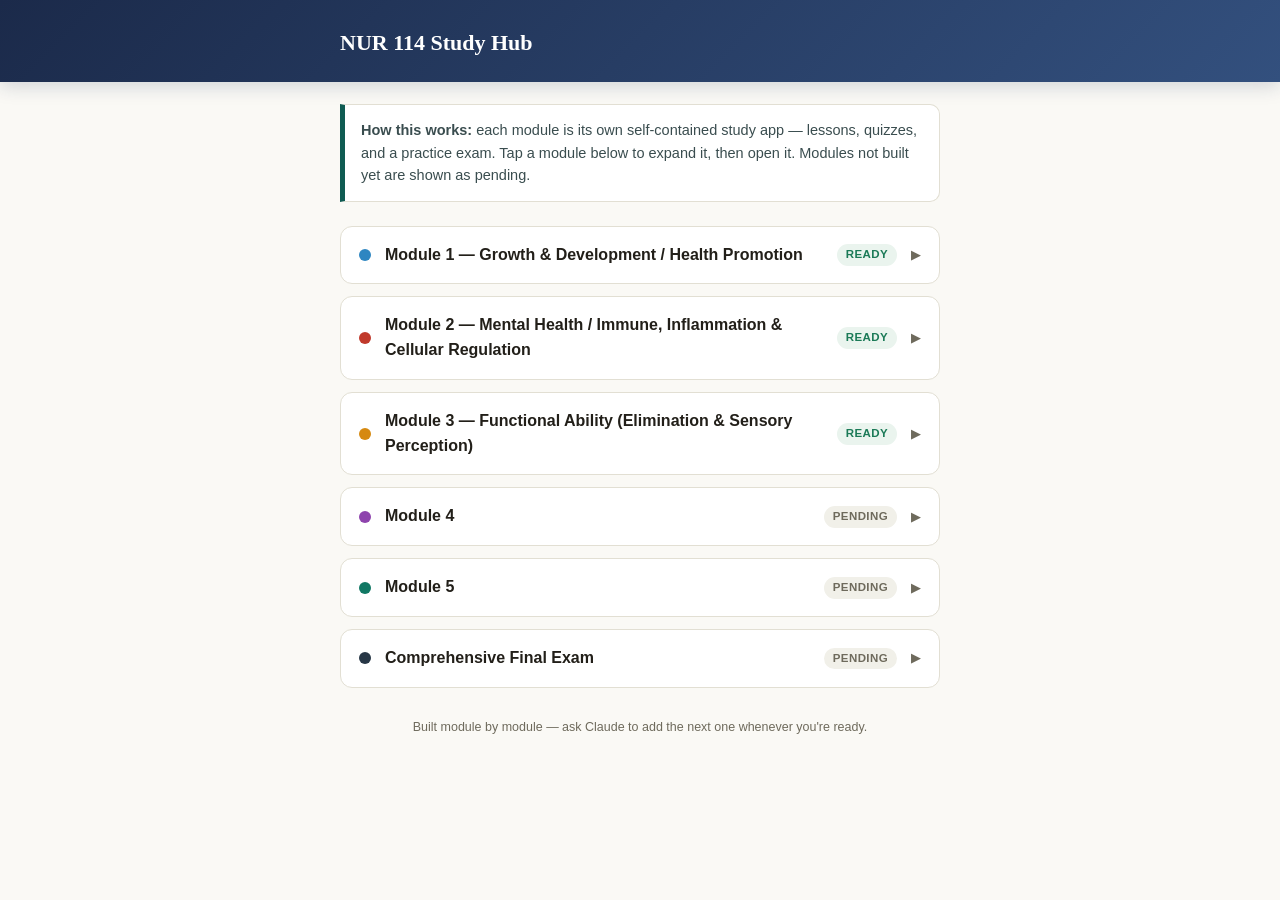
==== index.html @ 4b266e29 "Add files via upload" ====
<!DOCTYPE html>
<html lang="en">
<head>
<meta charset="UTF-8">
<meta name="viewport" content="width=device-width, initial-scale=1.0">
<title>NUR 114 Study Hub</title>
<style>
  :root{
    --bg:#FAF9F5; --card:#FFFFFF; --line:#E2DFD3; --ink:#0F5B52;
    --text:#221F19; --dim:#6E6A5C;
  }
  *{box-sizing:border-box}
  body{margin:0;background:var(--bg);color:var(--text);
    font:16px/1.55 -apple-system,"Segoe UI",Helvetica,Arial,sans-serif}
  h1{font-family:Georgia,"Iowan Old Style","Times New Roman",serif;font-size:22px;font-weight:700;margin:0;color:#fff}
  .wrap{max-width:640px;margin:0 auto;padding:0 20px 60px}
  header{background:linear-gradient(135deg,#1b2a4a,#33507e);box-shadow:0 4px 18px rgba(20,40,80,.18)}
  header .bannerwrap{max-width:640px;margin:0 auto;padding:26px 20px 22px}
  header .sub{color:#bcd6d3;font-size:13.5px;font-weight:600;margin-top:6px}
  .lede{margin:22px 0 24px;color:#3a4d4f;font-size:14.5px;background:#fff;border:1px solid var(--line);
    border-left:5px solid var(--ink);border-radius:0 10px 10px 0;padding:14px 16px}
  .card{background:var(--card);border:1px solid var(--line);border-radius:12px;margin-bottom:12px;overflow:hidden}
  .card-head{display:flex;align-items:center;gap:14px;padding:16px 18px;cursor:pointer;user-select:none}
  .dot{width:12px;height:12px;border-radius:50%;flex-shrink:0}
  .card-head .name{flex:1;font-weight:700;font-size:16px}
  .card-head .arrow{font-size:13px;color:var(--dim);transition:transform .2s}
  .card.open .arrow{transform:rotate(90deg)}
  .card-body{max-height:0;overflow:hidden;transition:max-height .25s ease}
  .card.open .card-body{max-height:220px}
  .card-body-inner{padding:0 18px 18px;font-size:14px;color:var(--dim)}
  .card-body-inner p{margin:0 0 12px}
  .openbtn{display:inline-block;background:var(--ink);color:#fff;font-weight:700;font-size:14px;
    padding:9px 16px;border-radius:8px;text-decoration:none}
  .openbtn.disabled{background:#C9C6B8;color:#fff;pointer-events:none}
  .status{display:inline-block;font-size:11.5px;font-weight:700;text-transform:uppercase;letter-spacing:.4px;
    padding:2px 9px;border-radius:20px;margin-left:10px}
  .status.ready{background:#EAF4EE;color:#1B7A57}
  .status.pending{background:#F1F0E9;color:#6E6A5C}
  footer{text-align:center;color:var(--dim);font-size:12.5px;margin-top:30px}
</style>
</head>
<body>
<header><div class="bannerwrap">
  <h1>NUR 114 Study Hub</h1>
</div></header>

<div class="wrap">
  <p class="lede"><strong>How this works:</strong> each module is its own self-contained study app — lessons, quizzes, and a practice exam. Tap a module below to expand it, then open it. Modules not built yet are shown as pending.</p>

  <div id="modules"></div>

  <footer>Built module by module — ask Claude to add the next one whenever you're ready.</footer>
</div>

<script>
const MODULES = [
  { name:"Module 1 — Growth & Development / Health Promotion", color:"#2e86c1", status:"ready",
    desc:"Antepartum, Intrapartum, Postpartum, Newborn Care, Sexuality, Medications, Med Math, Quick Reference, Acronyms, and a 60-question Practice Exam + 20-question GTPAL quiz.",
    href:"NUR114_Module1.html" },
  { name:"Module 2 — Mental Health / Immune, Inflammation & Cellular Regulation", color:"#c0392b", status:"ready",
    desc:"Mental Health: ADHD, Autism, Anxiety Disorders, OCD, PTSD, Bipolar, Depression, Schizophrenia, Personality Disorders (Borderline & Antisocial), Eating Disorders, Substance Use Disorder, Crisis Intervention, plus the full medication card set. Immune/Inflammation/Cellular Regulation: Hypersensitivity Reactions, Rheumatoid Arthritis, Lupus, Osteoarthritis, HIV/AIDS, and Cancer.",
    href:"NUR114_Module2.html" },
  { name:"Module 3 — Functional Ability (Elimination & Sensory Perception)", color:"#d68910", status:"ready",
    desc:"Elimination: Renal Failure (Acute &amp; Chronic), Nephritis, Nephrotic Syndrome, Nephrosclerosis. Sensory Perception: Hearing, Verbal, Impaired Vision, Cataract, Glaucoma, Macular Degeneration, Detached Retina, Eye Injuries.",
    href:"NUR114_Module3.html" },
  { name:"Module 4", color:"#8e44ad", status:"pending", desc:"Not yet built.", href:"#" },
  { name:"Module 5", color:"#117864", status:"pending", desc:"Not yet built.", href:"#" },
  { name:"Comprehensive Final Exam", color:"#273746", status:"pending", desc:"Cumulative across all modules — build this last.", href:"#" },
];

const container = document.getElementById("modules");
MODULES.forEach((m, i) => {
  const card = document.createElement("div");
  card.className = "card";
  card.innerHTML = `
    <div class="card-head" data-i="${i}">
      <span class="dot" style="background:${m.color}"></span>
      <span class="name">${m.name}</span>
      <span class="status ${m.status}">${m.status === "ready" ? "Ready" : "Pending"}</span>
      <span class="arrow">▶</span>
    </div>
    <div class="card-body"><div class="card-body-inner">
      <p>${m.desc}</p>
      <a class="openbtn ${m.status === "pending" ? "disabled" : ""}" href="${m.href}">${m.status === "ready" ? "Open " + m.name.split(" —")[0] : "Not available yet"}</a>
    </div></div>
  `;
  container.appendChild(card);
});

container.addEventListener("click", e => {
  const head = e.target.closest(".card-head");
  if (!head) return;
  head.closest(".card").classList.toggle("open");
});
</script>
</body>
</html>
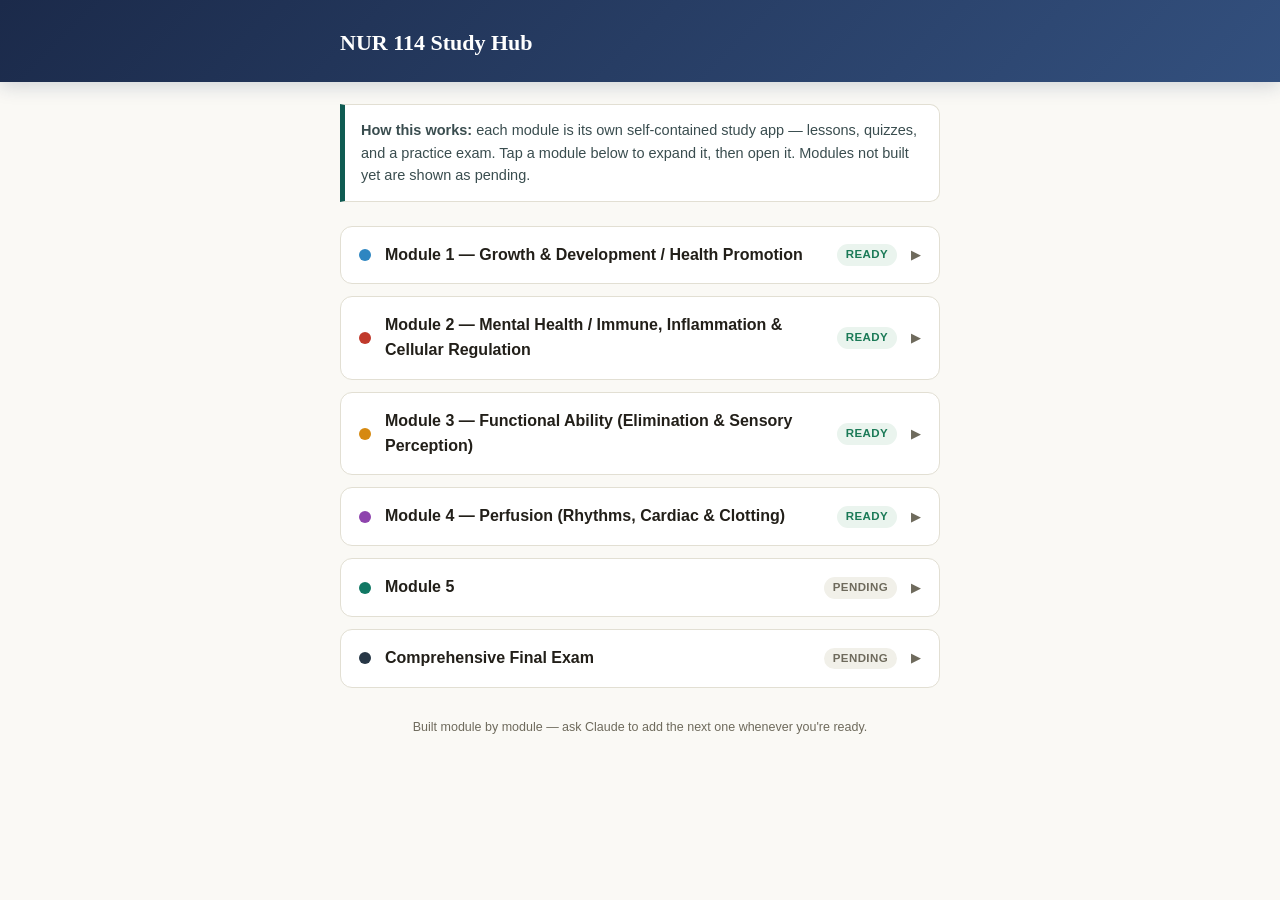
==== commit 29eab73c: "Add files via upload" ====
--- a/index.html
+++ b/index.html
@@ -26,7 +26,7 @@
   .card-head .arrow{font-size:13px;color:var(--dim);transition:transform .2s}
   .card.open .arrow{transform:rotate(90deg)}
   .card-body{max-height:0;overflow:hidden;transition:max-height .25s ease}
-  .card.open .card-body{max-height:220px}
+  .card.open .card-body{max-height:none}
   .card-body-inner{padding:0 18px 18px;font-size:14px;color:var(--dim)}
   .card-body-inner p{margin:0 0 12px}
   .openbtn{display:inline-block;background:var(--ink);color:#fff;font-weight:700;font-size:14px;
@@ -61,9 +61,11 @@
     desc:"Mental Health: ADHD, Autism, Anxiety Disorders, OCD, PTSD, Bipolar, Depression, Schizophrenia, Personality Disorders (Borderline & Antisocial), Eating Disorders, Substance Use Disorder, Crisis Intervention, plus the full medication card set. Immune/Inflammation/Cellular Regulation: Hypersensitivity Reactions, Rheumatoid Arthritis, Lupus, Osteoarthritis, HIV/AIDS, and Cancer.",
     href:"NUR114_Module2.html" },
   { name:"Module 3 — Functional Ability (Elimination & Sensory Perception)", color:"#d68910", status:"ready",
-    desc:"Elimination: Renal Failure (Acute &amp; Chronic), Nephritis, Nephrotic Syndrome, Nephrosclerosis. Sensory Perception: Hearing, Verbal, Impaired Vision, Cataract, Glaucoma, Macular Degeneration, Detached Retina, Eye Injuries.",
+    desc:"Elimination: Key Renal Terms, ABG Review &amp; Compensation (with worked practice set), Acute Kidney Injury, Chronic Kidney Disease, Fluid &amp; Electrolytes, Dialysis Types, Renal Diet, Glomerulonephritis, Pyelonephritis, Nephrotic Syndrome, Nephrosclerosis, Polycystic Kidney Disease, and the Marie vs. Frank clinical judgment case. Sensory Perception: Impaired Vision, Cataracts, Glaucoma, AMD, Detached Retina, Hemianopsia, Retinopathy, Eye Emergencies &amp; Surgery, Hearing Loss, Ménière's Disease, Aphasia. Plus the full medication card set, Med Math, Quick Reference, Acronyms &amp; Charts, Worksheets, Sky's Notes, a 25-question ABG quiz, two 60-question practice exams, and a Games unit (Daily Five, timed rounds, flashcards, matching boards, format drills, and more).",
     href:"NUR114_Module3.html" },
-  { name:"Module 4", color:"#8e44ad", status:"pending", desc:"Not yet built.", href:"#" },
+  { name:"Module 4 — Perfusion (Rhythms, Cardiac &amp; Clotting)", color:"#8e44ad", status:"ready",
+    desc:"Perfusion Foundations: Heart A&amp;P &amp; Blood Flow, Cardiac Output/Preload/Afterload, Cardiac Labs &amp; the 12-Lead, Stress Test/Echo/TEE/Cardiac Cath, Decreased Cardiac Output. Dysrhythmias: Reading an ECG Strip, Sinus, Atrial, Ventricular (Lethal vs Non-Lethal), Pacemakers &amp; Heart Blocks, Treatment. Coronary Artery Disease, Angina &amp; CAD Care; Heart Failure Types, Left vs Right, Management. Clotting: DVT, Pulmonary Embolism, Stroke &amp; Stroke Care. Blood: Anemias, Sickle Cell, Hemophilia. Plus the full medication card set, Med Math with hemodynamic and cardiac drip math, Quick Reference, Master Charts &amp; Acronyms, Worksheets (Rhythm Worksheet, ACLS flowcharts), and Sky's Notes.",
+    href:"NUR114_Module4.html" },
   { name:"Module 5", color:"#117864", status:"pending", desc:"Not yet built.", href:"#" },
   { name:"Comprehensive Final Exam", color:"#273746", status:"pending", desc:"Cumulative across all modules — build this last.", href:"#" },
 ];
@@ -87,11 +89,44 @@
   container.appendChild(card);
 });
 
+function fitCard(card){
+  const body = card.querySelector(".card-body");
+  body.style.maxHeight = card.classList.contains("open") ? body.scrollHeight + "px" : "0px";
+}
 container.addEventListener("click", e => {
   const head = e.target.closest(".card-head");
   if (!head) return;
-  head.closest(".card").classList.toggle("open");
+  const card = head.closest(".card");
+  card.classList.toggle("open");
+  fitCard(card);
 });
+// Re-measure open cards when the screen size changes (rotation, resizing, text zoom)
+window.addEventListener("resize", () => document.querySelectorAll(".card.open").forEach(fitCard));
+if (window.ResizeObserver) {
+  const ro = new ResizeObserver(entries => entries.forEach(en => { const c = en.target.closest(".card"); if (c && c.classList.contains("open")) fitCard(c); }));
+  document.querySelectorAll(".card-body-inner").forEach(el => ro.observe(el));
+}
+</script>
+<p id="offlineStatus" style="text-align:center;font-size:12.5px;color:#6b7c7a;margin:18px 0 28px"></p>
+<script>
+(function(){
+  var el=document.getElementById("offlineStatus");
+  function say(t){ if(el) el.textContent=t; }
+  if(!("serviceWorker" in navigator)){ say("Offline saving isn't available in this browser — open the hub in Safari to save it for offline use."); return; }
+  window.addEventListener("load",function(){
+    navigator.serviceWorker.register("sw.js").then(function(){ return navigator.serviceWorker.ready; }).then(function(){
+      var tries=0;
+      (function check(){
+        caches.open("nur114-hub-v2").then(function(c){ return c.keys(); }).then(function(keys){
+          var n=keys.filter(function(k){ return /NUR114_Module\d\.html$/.test(k.url); }).length;
+          if(n){ say("✓ Saved for offline use ("+n+" module"+(n===1?"":"s")+")."); }
+          else if(++tries<10){ say("Saving for offline use…"); setTimeout(check,1000); }
+          else say("Couldn't save for offline use yet — reload this page while online.");
+        });
+      })();
+    }).catch(function(){ say("Couldn't turn on offline saving — reload this page while online."); });
+  });
+})();
 </script>
 </body>
 </html>
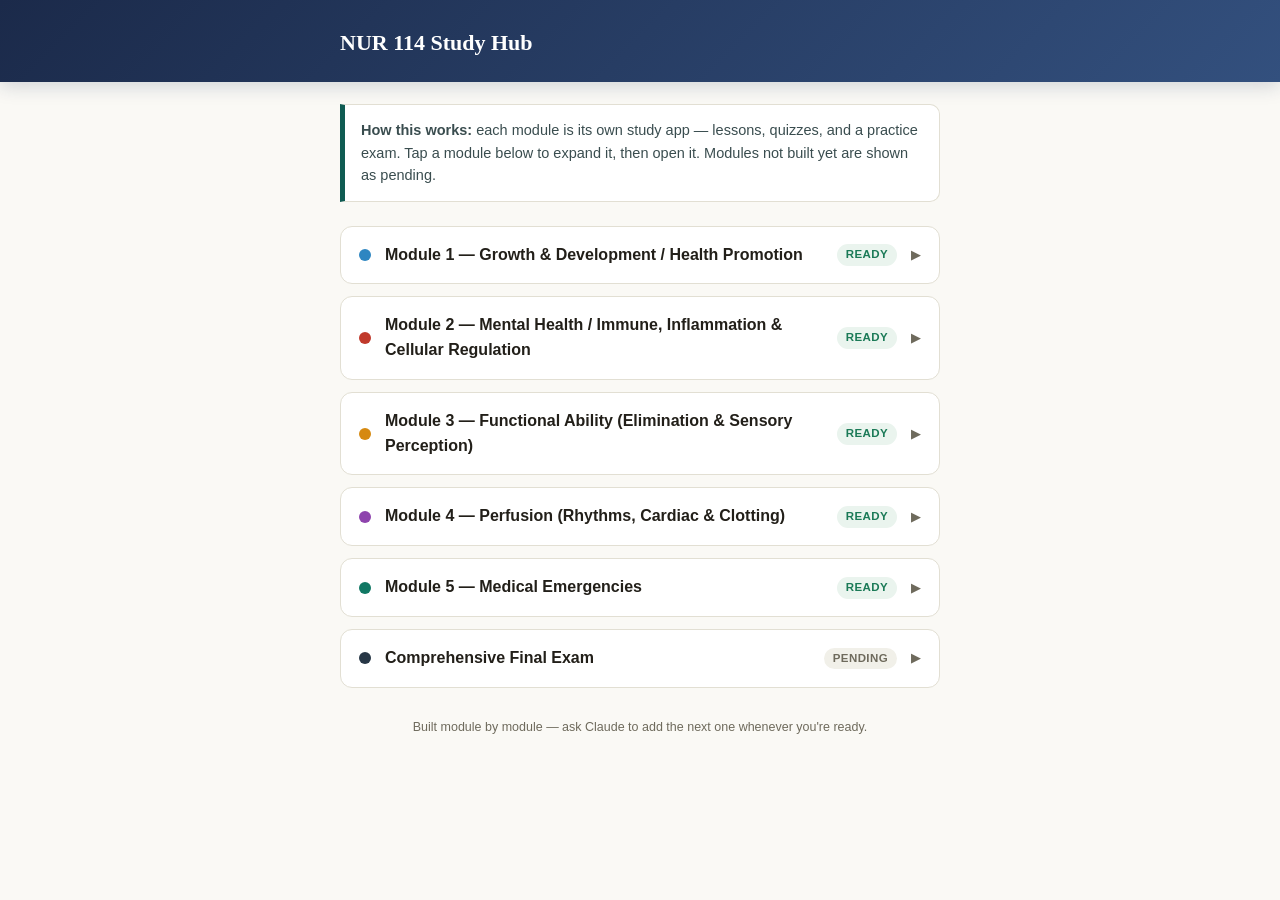
==== commit afeeea5f: "Add files via upload" ====
--- a/index.html
+++ b/index.html
@@ -45,7 +45,7 @@
 </div></header>
 
 <div class="wrap">
-  <p class="lede"><strong>How this works:</strong> each module is its own self-contained study app — lessons, quizzes, and a practice exam. Tap a module below to expand it, then open it. Modules not built yet are shown as pending.</p>
+  <p class="lede"><strong>How this works:</strong> each module is its own study app — lessons, quizzes, and a practice exam. Tap a module below to expand it, then open it. Modules not built yet are shown as pending.</p>
 
   <div id="modules"></div>
 
@@ -66,7 +66,9 @@
   { name:"Module 4 — Perfusion (Rhythms, Cardiac &amp; Clotting)", color:"#8e44ad", status:"ready",
     desc:"Perfusion Foundations: Heart A&amp;P &amp; Blood Flow, Cardiac Output/Preload/Afterload, Cardiac Labs &amp; the 12-Lead, Stress Test/Echo/TEE/Cardiac Cath, Decreased Cardiac Output. Dysrhythmias: Reading an ECG Strip, Sinus, Atrial, Ventricular (Lethal vs Non-Lethal), Pacemakers &amp; Heart Blocks, Treatment. Coronary Artery Disease, Angina &amp; CAD Care; Heart Failure Types, Left vs Right, Management. Clotting: DVT, Pulmonary Embolism, Stroke &amp; Stroke Care. Blood: Anemias, Sickle Cell, Hemophilia. Plus the full medication card set, Med Math with hemodynamic and cardiac drip math, Quick Reference, Master Charts &amp; Acronyms, Worksheets (Rhythm Worksheet, ACLS flowcharts), and Sky's Notes.",
     href:"NUR114_Module4.html" },
-  { name:"Module 5", color:"#117864", status:"pending", desc:"Not yet built.", href:"#" },
+  { name:"Module 5 — Medical Emergencies", color:"#117864", status:"ready",
+    desc:"In progress. Med Math is ready now; lessons, medications, quizzes, practice exams, and games will be added as the material comes in.",
+    href:"NUR114_Module5.html" },
   { name:"Comprehensive Final Exam", color:"#273746", status:"pending", desc:"Cumulative across all modules — build this last.", href:"#" },
 ];
 
@@ -117,9 +119,10 @@
     navigator.serviceWorker.register("sw.js").then(function(){ return navigator.serviceWorker.ready; }).then(function(){
       var tries=0;
       (function check(){
-        caches.open("nur114-hub-v2").then(function(c){ return c.keys(); }).then(function(keys){
+        caches.open("nur114-hub-v4").then(function(c){ return c.keys(); }).then(function(keys){
           var n=keys.filter(function(k){ return /NUR114_Module\d\.html$/.test(k.url); }).length;
-          if(n){ say("✓ Saved for offline use ("+n+" module"+(n===1?"":"s")+")."); }
+          var eng=keys.some(function(k){ return /engine\/engine\.js/.test(k.url); });
+          if(n && eng){ say("✓ Saved for offline use ("+n+" module"+(n===1?"":"s")+")."); }
           else if(++tries<10){ say("Saving for offline use…"); setTimeout(check,1000); }
           else say("Couldn't save for offline use yet — reload this page while online.");
         });
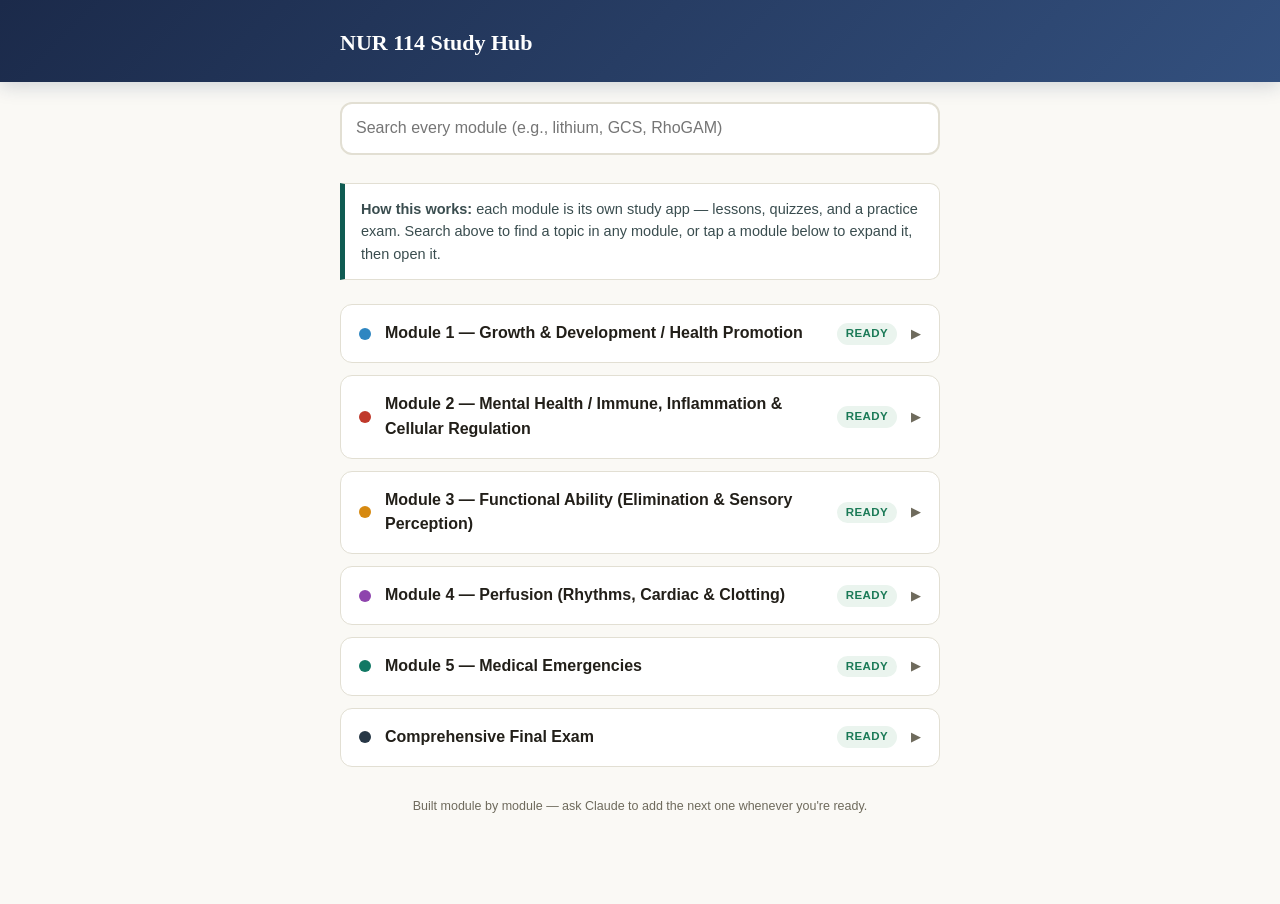
==== commit 79f893ff: "Add files via upload" ====
--- a/index.html
+++ b/index.html
@@ -37,6 +37,19 @@
   .status.ready{background:#EAF4EE;color:#1B7A57}
   .status.pending{background:#F1F0E9;color:#6E6A5C}
   footer{text-align:center;color:var(--dim);font-size:12.5px;margin-top:30px}
+  .hs-box{margin:20px 0 6px;position:relative}
+  .hs-in{width:100%;font:inherit;font-size:16px;padding:12px 40px 12px 14px;border:2px solid var(--line);border-radius:12px;background:#fff;color:var(--text)}
+  .hs-in:focus{outline:none;border-color:var(--ink)}
+  .hs-x{position:absolute;right:8px;top:50%;transform:translateY(-50%);border:0;background:none;font-size:20px;color:var(--dim);cursor:pointer;padding:4px 8px}
+  .hs-meta{font-size:12.5px;color:var(--dim);margin:6px 2px 8px}
+  .hs-res{display:grid;gap:8px;margin-bottom:18px}
+  .hs-item{display:block;background:#fff;border:1px solid var(--line);border-radius:10px;padding:10px 12px;text-decoration:none;color:var(--text)}
+  .hs-item:hover{border-color:var(--ink)}
+  .hs-tag{display:inline-block;font-size:11px;font-weight:800;color:#fff;border-radius:20px;padding:1px 8px;margin-right:6px;vertical-align:1px}
+  .hs-t{font-weight:700}
+  .hs-u{font-size:12.5px;color:var(--dim)}
+  .hs-snip{font-size:13.5px;color:#3a4d4f;margin-top:4px;line-height:1.45}
+  .hs-snip mark{background:#FFF0B3;color:inherit;padding:0 1px;border-radius:2px}
 </style>
 </head>
 <body>
@@ -45,7 +58,10 @@
 </div></header>
 
 <div class="wrap">
-  <p class="lede"><strong>How this works:</strong> each module is its own study app — lessons, quizzes, and a practice exam. Tap a module below to expand it, then open it. Modules not built yet are shown as pending.</p>
+  <div class="hs-box"><input id="hsIn" class="hs-in" type="text" enterkeyhint="search" placeholder="Search every module (e.g., lithium, GCS, RhoGAM)" autocomplete="off" aria-label="Search every module"><button id="hsX" class="hs-x" type="button" aria-label="Clear search" hidden>×</button></div>
+  <div id="hsMeta" class="hs-meta" hidden></div>
+  <div id="hsRes" class="hs-res"></div>
+  <p class="lede"><strong>How this works:</strong> each module is its own study app — lessons, quizzes, and a practice exam. Search above to find a topic in any module, or tap a module below to expand it, then open it.</p>
 
   <div id="modules"></div>
 
@@ -67,9 +83,9 @@
     desc:"Perfusion Foundations: Heart A&amp;P &amp; Blood Flow, Cardiac Output/Preload/Afterload, Cardiac Labs &amp; the 12-Lead, Stress Test/Echo/TEE/Cardiac Cath, Decreased Cardiac Output. Dysrhythmias: Reading an ECG Strip, Sinus, Atrial, Ventricular (Lethal vs Non-Lethal), Pacemakers &amp; Heart Blocks, Treatment. Coronary Artery Disease, Angina &amp; CAD Care; Heart Failure Types, Left vs Right, Management. Clotting: DVT, Pulmonary Embolism, Stroke &amp; Stroke Care. Blood: Anemias, Sickle Cell, Hemophilia. Plus the full medication card set, Med Math with hemodynamic and cardiac drip math, Quick Reference, Master Charts &amp; Acronyms, Worksheets (Rhythm Worksheet, ACLS flowcharts), and Sky's Notes.",
     href:"NUR114_Module4.html" },
   { name:"Module 5 — Medical Emergencies", color:"#117864", status:"ready",
-    desc:"In progress. Med Math is ready now; lessons, medications, quizzes, practice exams, and games will be added as the material comes in.",
+    desc:"Emergency Basics (ABCs, primary/secondary survey, intubation &amp; ETCO₂), Increased Intracranial Pressure, Hydrocephaly, Burns, Poisonings &amp; Overdoses, Shock, Submersion Injuries, Environmental Emergencies, Anaphylaxis, Emergency Preparedness, Crisis Intervention &amp; SANE, Medications, Med Math (with ABGs and ROME), Worksheets (Adult Cardiac Arrest, Luke Kwon case), Sky's Notes, and endless Med Math and ABG games. Practice exams coming after the Dec 2 lecture.",
     href:"NUR114_Module5.html" },
-  { name:"Comprehensive Final Exam", color:"#273746", status:"pending", desc:"Cumulative across all modules — build this last.", href:"#" },
+  { name:"Comprehensive Final Exam", color:"#273746", status:"ready", desc:"Final exam overview, an alphabetized index of every exemplar and medication from Modules 1–5 (each linked to its lesson), and a glossary of key terms.", href:"NUR114_Final.html" },
 ];
 
 const container = document.getElementById("modules");
@@ -119,7 +135,7 @@
     navigator.serviceWorker.register("sw.js").then(function(){ return navigator.serviceWorker.ready; }).then(function(){
       var tries=0;
       (function check(){
-        caches.open("nur114-hub-v4").then(function(c){ return c.keys(); }).then(function(keys){
+        caches.open("nur114-hub-v6").then(function(c){ return c.keys(); }).then(function(keys){
           var n=keys.filter(function(k){ return /NUR114_Module\d\.html$/.test(k.url); }).length;
           var eng=keys.some(function(k){ return /engine\/engine\.js/.test(k.url); });
           if(n && eng){ say("✓ Saved for offline use ("+n+" module"+(n===1?"":"s")+")."); }
@@ -131,5 +147,41 @@
   });
 })();
 </script>
+
+<script>
+/* App-wide search: loads search_index.json (all modules + Final page) on first use. */
+(function(){
+  var inp=document.getElementById("hsIn"), res=document.getElementById("hsRes"), meta=document.getElementById("hsMeta"), clr=document.getElementById("hsX");
+  var IDX=null, loading=null, timer=null;
+  var COL={"1":"#2e86c1","2":"#c0392b","3":"#d68910","4":"#8e44ad","5":"#117864","F":"#273746"};
+  function load(){ if(IDX) return Promise.resolve(IDX); if(!loading) loading=fetch("search_index.json").then(function(r){return r.json();}).then(function(d){ d.forEach(function(e){ e.lt=e.t.toLowerCase(); e.lx=e.x.toLowerCase(); }); IDX=d; return d; }); return loading; }
+  function esc(s){ return s.replace(/&/g,"&amp;").replace(/</g,"&lt;").replace(/>/g,"&gt;"); }
+  function snippet(e,terms){
+    var i=-1; for(var k=0;k<terms.length&&i<0;k++) i=e.lx.indexOf(terms[k]);
+    var s=i<0?e.x.slice(0,160):e.x.slice(Math.max(0,i-70),i+130);
+    var out=esc(s); terms.forEach(function(t){ if(t.length<2) return; out=out.replace(new RegExp("("+t.replace(/[.*+?^${}()|[\]\\]/g,"\\$&")+")","gi"),"<mark>$1</mark>"); });
+    return (i>70?"… ":"")+out+" …";
+  }
+  function run(){
+    var q=inp.value.trim().toLowerCase(); clr.hidden=!q;
+    if(q.length<2){ res.innerHTML=""; meta.hidden=true; return; }
+    load().then(function(d){
+      var terms=q.split(/\s+/).filter(Boolean), hits=[];
+      d.forEach(function(e){
+        for(var k=0;k<terms.length;k++){ if(e.lt.indexOf(terms[k])<0&&e.lx.indexOf(terms[k])<0) return; }
+        var sc=0; terms.forEach(function(t){ if(e.lt.indexOf(t)>=0) sc+=50; var c=e.lx.split(t).length-1; sc+=Math.min(c,20); });
+        if(e.lt.indexOf(q)>=0) sc+=100; hits.push([sc,e]);
+      });
+      hits.sort(function(a,b){return b[0]-a[0];});
+      meta.hidden=false; meta.textContent=hits.length?(hits.length+" lesson"+(hits.length===1?"":"s")+" found"+(hits.length>40?" — showing the top 40":"")):"No lessons found. Try a different word.";
+      res.innerHTML=hits.slice(0,40).map(function(h){ var e=h[1], url=(e.m==="F"?"NUR114_Final.html":"NUR114_Module"+e.m+".html")+"#"+e.id;
+        return '<a class="hs-item" href="'+url+'"><span class="hs-tag" style="background:'+COL[e.m]+'">'+(e.m==="F"?"Final":"Module "+e.m)+'</span><span class="hs-t">'+esc(e.t)+'</span><div class="hs-u">'+esc(e.u)+'</div><div class="hs-snip">'+snippet(e,terms)+'</div></a>'; }).join("");
+    }).catch(function(){ meta.hidden=false; meta.textContent="Search couldn't load — open the hub once while online so it can be saved."; });
+  }
+  inp.addEventListener("focus",load);
+  inp.addEventListener("input",function(){ clearTimeout(timer); timer=setTimeout(run,160); });
+  clr.addEventListener("click",function(){ inp.value=""; run(); inp.focus(); });
+})();
+</script>
 </body>
 </html>
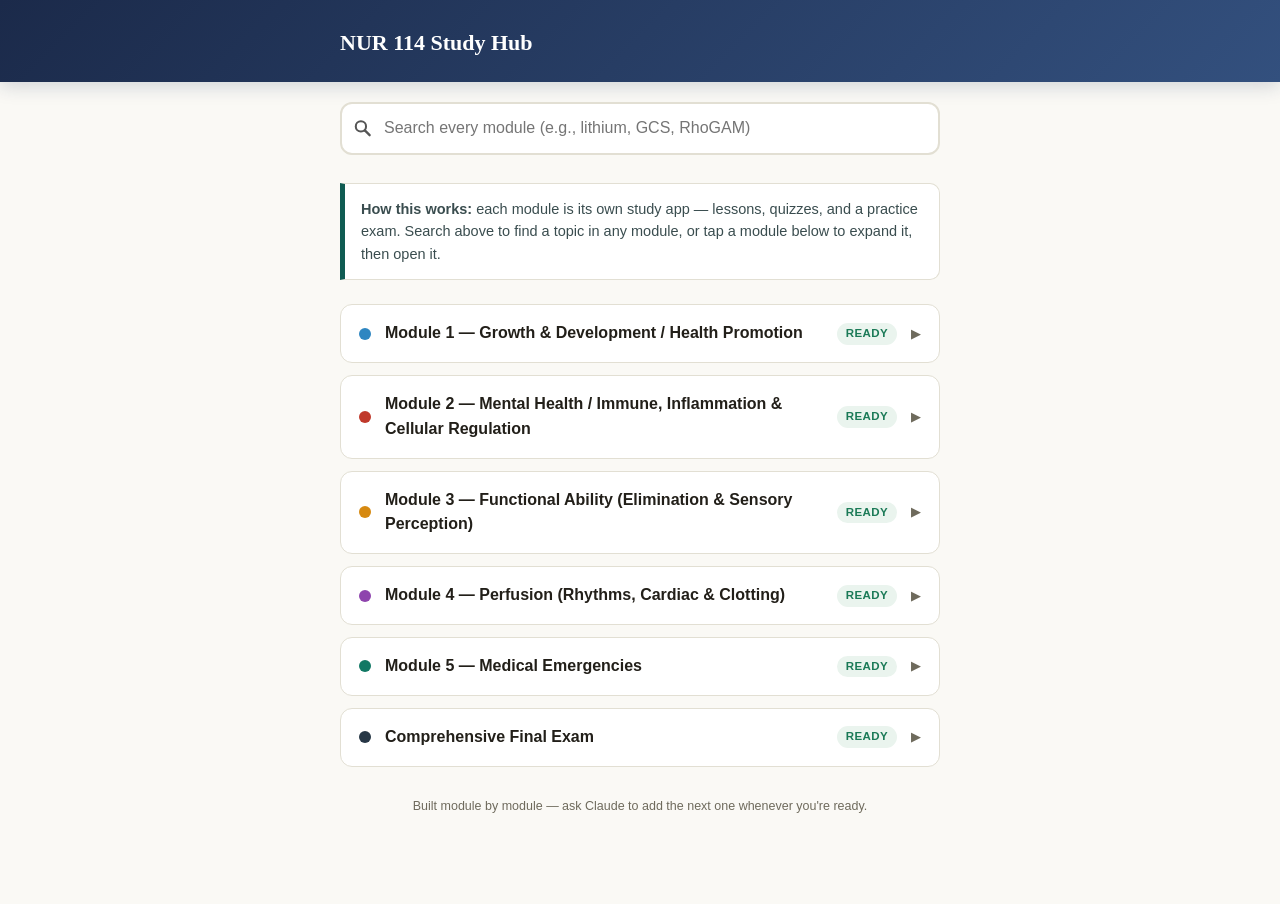
==== commit 551458f9: "Add files via upload" ====
--- a/index.html
+++ b/index.html
@@ -38,7 +38,8 @@
   .status.pending{background:#F1F0E9;color:#6E6A5C}
   footer{text-align:center;color:var(--dim);font-size:12.5px;margin-top:30px}
   .hs-box{margin:20px 0 6px;position:relative}
-  .hs-in{width:100%;font:inherit;font-size:16px;padding:12px 40px 12px 14px;border:2px solid var(--line);border-radius:12px;background:#fff;color:var(--text)}
+  .hs-ic{position:absolute;left:13px;top:50%;transform:translateY(-50%);display:flex;color:#555;pointer-events:none}
+.hs-in{width:100%;font:inherit;font-size:16px;padding:12px 40px 12px 42px;border:2px solid var(--line);border-radius:12px;background:#fff;color:var(--text)}
   .hs-in:focus{outline:none;border-color:var(--ink)}
   .hs-x{position:absolute;right:8px;top:50%;transform:translateY(-50%);border:0;background:none;font-size:20px;color:var(--dim);cursor:pointer;padding:4px 8px}
   .hs-meta{font-size:12.5px;color:var(--dim);margin:6px 2px 8px}
@@ -58,7 +59,7 @@
 </div></header>
 
 <div class="wrap">
-  <div class="hs-box"><input id="hsIn" class="hs-in" type="text" enterkeyhint="search" placeholder="Search every module (e.g., lithium, GCS, RhoGAM)" autocomplete="off" aria-label="Search every module"><button id="hsX" class="hs-x" type="button" aria-label="Clear search" hidden>×</button></div>
+  <div class="hs-box"><span class="hs-ic" aria-hidden="true"><svg class="mg" viewBox="0 0 24 24" width="19" height="19" aria-hidden="true" focusable="false"><circle cx="10" cy="10" r="6.5" fill="none" stroke="currentColor" stroke-width="2.6"/><line x1="15" y1="15" x2="21" y2="21" stroke="currentColor" stroke-width="3" stroke-linecap="round"/></svg></span><input id="hsIn" class="hs-in" type="text" enterkeyhint="search" placeholder="Search every module (e.g., lithium, GCS, RhoGAM)" autocomplete="off" aria-label="Search every module"><button id="hsX" class="hs-x" type="button" aria-label="Clear search" hidden>×</button></div>
   <div id="hsMeta" class="hs-meta" hidden></div>
   <div id="hsRes" class="hs-res"></div>
   <p class="lede"><strong>How this works:</strong> each module is its own study app — lessons, quizzes, and a practice exam. Search above to find a topic in any module, or tap a module below to expand it, then open it.</p>
@@ -135,7 +136,7 @@
     navigator.serviceWorker.register("sw.js").then(function(){ return navigator.serviceWorker.ready; }).then(function(){
       var tries=0;
       (function check(){
-        caches.open("nur114-hub-v6").then(function(c){ return c.keys(); }).then(function(keys){
+        caches.open("nur114-hub-v8").then(function(c){ return c.keys(); }).then(function(keys){
           var n=keys.filter(function(k){ return /NUR114_Module\d\.html$/.test(k.url); }).length;
           var eng=keys.some(function(k){ return /engine\/engine\.js/.test(k.url); });
           if(n && eng){ say("✓ Saved for offline use ("+n+" module"+(n===1?"":"s")+")."); }
@@ -174,7 +175,7 @@
       });
       hits.sort(function(a,b){return b[0]-a[0];});
       meta.hidden=false; meta.textContent=hits.length?(hits.length+" lesson"+(hits.length===1?"":"s")+" found"+(hits.length>40?" — showing the top 40":"")):"No lessons found. Try a different word.";
-      res.innerHTML=hits.slice(0,40).map(function(h){ var e=h[1], url=(e.m==="F"?"NUR114_Final.html":"NUR114_Module"+e.m+".html")+"#"+e.id;
+      res.innerHTML=hits.slice(0,40).map(function(h){ var e=h[1], url=(e.m==="F"?"NUR114_Final.html":"NUR114_Module"+e.m+".html")+"?hl="+encodeURIComponent(inp.value.trim())+"#"+e.id;
         return '<a class="hs-item" href="'+url+'"><span class="hs-tag" style="background:'+COL[e.m]+'">'+(e.m==="F"?"Final":"Module "+e.m)+'</span><span class="hs-t">'+esc(e.t)+'</span><div class="hs-u">'+esc(e.u)+'</div><div class="hs-snip">'+snippet(e,terms)+'</div></a>'; }).join("");
     }).catch(function(){ meta.hidden=false; meta.textContent="Search couldn't load — open the hub once while online so it can be saved."; });
   }
